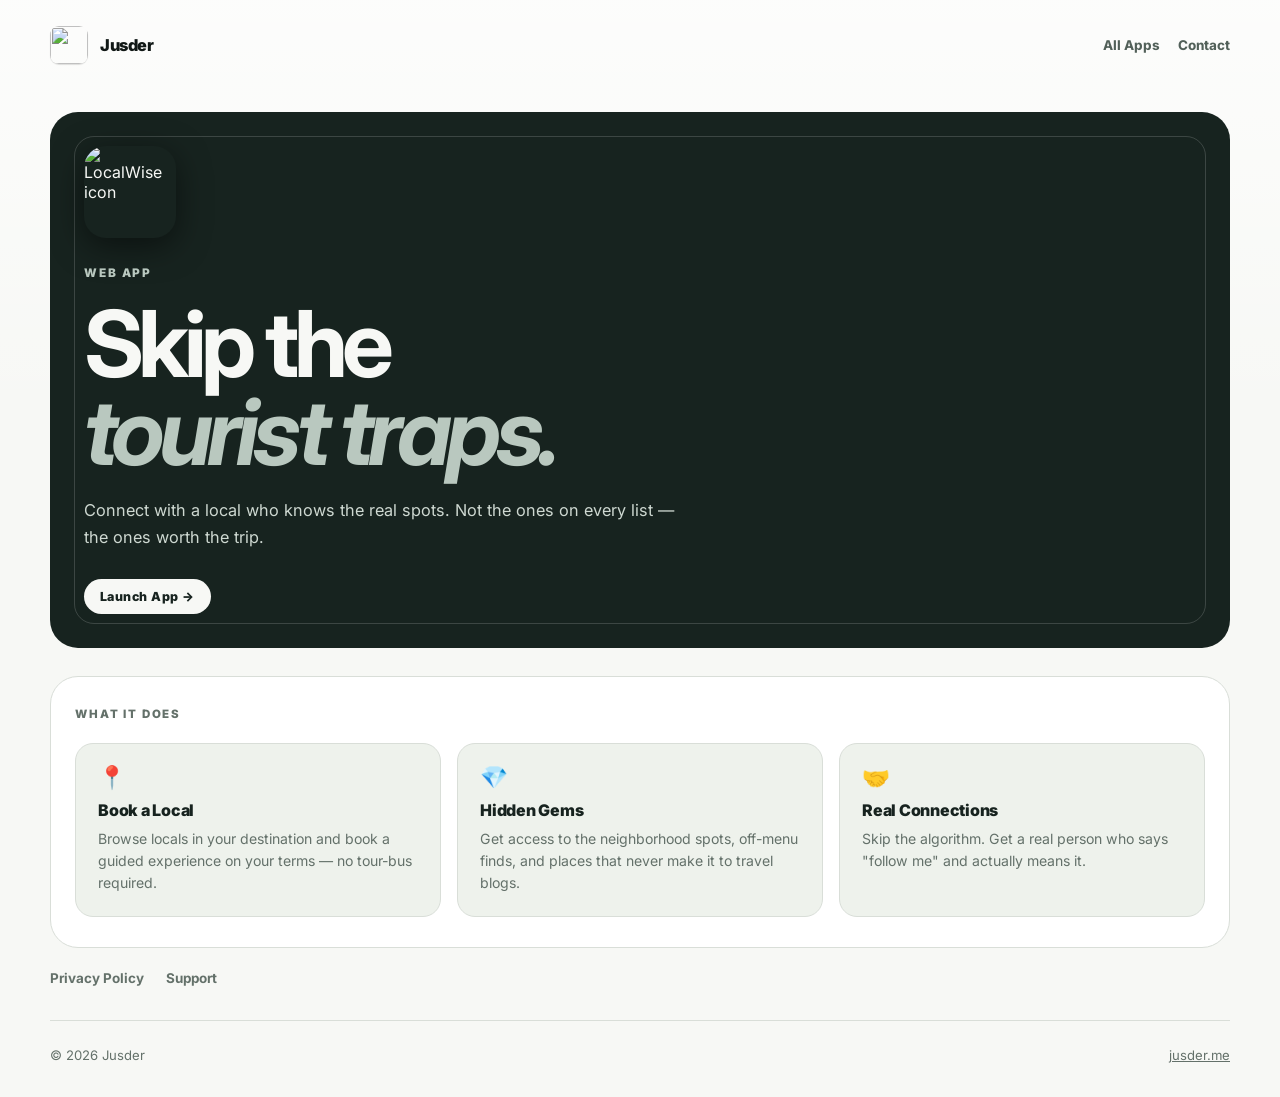
==== apps/localwise/index.html @ 9c5a7ef6 "Port all app + privacy sub-pages to sage palette via shared CSS Each page now reads its design token" ====
<!DOCTYPE html>
<html lang="en">
<head>
  <meta charset="UTF-8" />
  <link rel="icon" type="image/png" href="/apps/localwise/icon.png" />
  <meta name="viewport" content="width=device-width, initial-scale=1.0" />
  <title>LocalWise – Skip the tourist traps.</title>
  <meta name="description" content="Connect with a local who knows the real spots. Not the ones on every list — the ones worth the trip." />
  <meta property="og:title" content="LocalWise – Skip the tourist traps." />
  <meta property="og:description" content="Connect with a local who knows the real spots." />
  <meta property="og:image" content="https://jusder.me/apps/localwise/icon.png" />
  <link rel="preconnect" href="https://fonts.googleapis.com">
  <link href="https://fonts.googleapis.com/css2?family=Inter:wght@400;500;700;850;900&display=swap" rel="stylesheet">
  <link rel="stylesheet" href="/assets/site.css" />
</head>
<body>
  <div class="page">
    <header class="site-nav">
      <a class="brand" href="/">
        <img src="/assets/jusder-logo.png" alt="" />
        Jusder
      </a>
      <nav class="nav-links">
        <a href="/#apps">All Apps</a>
        <a href="mailto:hello@jusder.me">Contact</a>
      </nav>
    </header>

    <main>
      <section class="app-hero">
        <img class="app-hero-icon" src="/apps/localwise/icon.png" alt="LocalWise icon" />
        <p class="eyebrow">Web App</p>
        <h1>Skip the<br><em>tourist traps.</em></h1>
        <p class="tagline">Connect with a local who knows the real spots. Not the ones on every list — the ones worth the trip.</p>
        <div class="badges">
          <a class="badge-try" href="https://tanstack-start-app.jusder.workers.dev" target="_blank" rel="noopener">Launch App &#8594;</a>
        </div>
      </section>

      <section class="features" aria-labelledby="features-title">
        <p class="features-label" id="features-title">What it does</p>
        <div class="feature-grid">
          <div class="feature">
            <span class="feature-icon">&#128205;</span>
            <h3>Book a Local</h3>
            <p>Browse locals in your destination and book a guided experience on your terms — no tour-bus required.</p>
          </div>
          <div class="feature">
            <span class="feature-icon">&#128142;</span>
            <h3>Hidden Gems</h3>
            <p>Get access to the neighborhood spots, off-menu finds, and places that never make it to travel blogs.</p>
          </div>
          <div class="feature">
            <span class="feature-icon">&#129309;</span>
            <h3>Real Connections</h3>
            <p>Skip the algorithm. Get a real person who says "follow me" and actually means it.</p>
          </div>
        </div>
      </section>

      <div class="app-links">
        <a href="/apps/localwise/privacy/">Privacy Policy</a>
        <a href="/apps/localwise/support/">Support</a>
      </div>
    </main>

    <footer class="footer">
      <span>© 2026 Jusder</span>
      <a href="/">jusder.me</a>
    </footer>
  </div>
</body>
</html>
---- assets/site.css ----
/* ============================================================
 * Jusder site — shared stylesheet for index + all sub-pages.
 * Sage cream palette, generous radii, Inter type.
 * Tokens at :root; component styles below.
 * ============================================================ */

*, *::before, *::after { box-sizing: border-box; margin: 0; padding: 0; }

:root {
  --bg: #f7f8f5;
  --ink: #111816;
  --panel: #ffffff;
  --deep: #17231f;
  --muted: #64716a;
  --line: #d9ded8;
  --soft: #eef2ec;
  --accent-coming: #2d5641;
  --accent-coming-bg: #e3ede4;
  --accent-coming-line: #c6d6c5;
}

html { background: var(--bg); color: var(--ink); }
body {
  min-height: 100vh;
  background:
    linear-gradient(180deg, rgba(255,255,255,0.68), rgba(247,248,245,0) 420px),
    var(--bg);
  color: var(--ink);
  font-family: Inter, ui-sans-serif, system-ui, -apple-system, BlinkMacSystemFont, "Segoe UI", sans-serif;
  letter-spacing: 0;
}

a { color: inherit; }
img { display: block; max-width: 100%; }

/* ---------- Page shell ---------- */

.page {
  width: min(1180px, calc(100% - 48px));
  min-height: 100vh;
  margin: 0 auto;
  display: grid;
  grid-template-rows: auto 1fr auto;
  gap: 34px;
  padding: 26px 0 34px;
}

.site-nav,
.footer {
  display: flex;
  align-items: center;
  justify-content: space-between;
  gap: 20px;
}

.brand {
  display: inline-flex;
  align-items: center;
  gap: 12px;
  color: var(--ink);
  text-decoration: none;
  font-size: 1.02rem;
  font-weight: 850;
  letter-spacing: -0.03em;
}
.brand img {
  width: 38px;
  height: 38px;
  border-radius: 9px;
  box-shadow: 0 1px 1px rgba(0,0,0,0.12);
}

.nav-links,
.footer-links {
  display: flex;
  align-items: center;
  gap: 18px;
  color: #526059;
  font-size: 0.84rem;
  font-weight: 750;
}
.nav-links a,
.footer-links a {
  text-decoration: none;
  transition: color 0.18s ease;
}
.nav-links a:hover,
.footer-links a:hover { color: var(--deep); }

/* ---------- Homepage hero (2-column) ---------- */

.hero {
  display: grid;
  grid-template-columns: minmax(0, 1fr) minmax(280px, 420px);
  gap: 34px;
  align-items: stretch;
  margin-top: 14px;
}
.hero-main {
  min-height: 470px;
  display: grid;
  align-content: end;
  padding: 34px;
  background: var(--deep);
  color: var(--bg);
  border-radius: 28px;
  overflow: hidden;
  position: relative;
}
.hero-main::before {
  content: "";
  position: absolute;
  inset: 24px;
  border: 1px solid rgba(255,255,255,0.16);
  border-radius: 20px;
  pointer-events: none;
}
.eyebrow {
  position: relative;
  z-index: 1;
  margin-bottom: 20px;
  color: #b9c8bf;
  font-size: 0.74rem;
  font-weight: 850;
  letter-spacing: 0.16em;
  text-transform: uppercase;
}
.hero-main h1 {
  position: relative;
  z-index: 1;
  max-width: 780px;
  font-size: clamp(3.1rem, 8.4vw, 7.8rem);
  line-height: 0.9;
  letter-spacing: -0.075em;
}
.hero-main .tagline {
  position: relative;
  z-index: 1;
  max-width: 560px;
  margin-top: 24px;
  color: #ced8d1;
  line-height: 1.65;
  font-size: 1rem;
}
.hero-side {
  padding: 22px;
  border: 1px solid var(--line);
  border-radius: 28px;
  background: var(--panel);
  display: grid;
  grid-template-rows: auto 1fr auto;
  gap: 20px;
}
.icon-stack {
  display: grid;
  grid-template-columns: repeat(4, 1fr);
  gap: 10px;
}
.icon-stack img {
  width: 100%;
  aspect-ratio: 1;
  border-radius: 20px;
  object-fit: cover;
  box-shadow: 0 1px 1px rgba(0,0,0,0.12);
}
.hero-side h2 {
  max-width: 340px;
  font-size: clamp(1.6rem, 3vw, 2.4rem);
  line-height: 1;
  letter-spacing: -0.055em;
}
.hero-side p {
  margin-top: 14px;
  color: var(--muted);
  line-height: 1.55;
}
.side-link {
  display: inline-flex;
  align-items: center;
  justify-content: center;
  min-height: 42px;
  padding: 0 14px;
  border: 1px solid var(--deep);
  border-radius: 999px;
  color: var(--deep);
  font-size: 0.78rem;
  font-weight: 850;
  letter-spacing: 0.08em;
  text-decoration: none;
  text-transform: uppercase;
  transition: background 0.18s ease, color 0.18s ease;
}
.side-link:hover {
  background: var(--deep);
  color: var(--bg);
}

/* ---------- Apps list (homepage) ---------- */

.apps {
  display: grid;
  grid-template-columns: repeat(2, minmax(0, 1fr));
  gap: 12px;
  margin-top: 28px;
}
.app-row {
  min-height: 124px;
  padding: 16px;
  border: 1px solid var(--line);
  border-radius: 18px;
  background: var(--panel);
  display: grid;
  grid-template-columns: auto minmax(0, 1fr) auto;
  align-items: center;
  gap: 16px;
  color: var(--ink);
  text-decoration: none;
  position: relative;
  overflow: hidden;
  transition: transform 0.18s ease, border-color 0.18s ease, box-shadow 0.18s ease, background 0.18s ease;
}
.app-row::after {
  content: "->";
  position: absolute;
  right: 16px;
  bottom: 14px;
  width: 32px;
  height: 32px;
  border: 1px solid var(--deep);
  border-radius: 50%;
  display: grid;
  place-items: center;
  color: var(--deep);
  font-size: 0.78rem;
  font-weight: 900;
  opacity: 0;
  transform: translateX(-6px);
  transition: opacity 0.18s ease, transform 0.18s ease;
}
.app-row:hover {
  transform: translateY(-3px);
  border-color: var(--deep);
  background: #fbfcf8;
  box-shadow: 0 16px 34px rgba(23, 35, 31, 0.1);
}
.app-row:hover::after {
  opacity: 1;
  transform: translateX(0);
}
.app-icon {
  width: 58px;
  height: 58px;
  border-radius: 15px;
  object-fit: cover;
  box-shadow: 0 1px 1px rgba(0,0,0,0.12);
  transition: transform 0.18s ease;
}
.app-row:hover .app-icon { transform: scale(1.06); }
.app-title {
  display: block;
  margin-bottom: 4px;
  font-size: 1rem;
  font-weight: 850;
  letter-spacing: -0.02em;
  transition: color 0.18s ease;
}
.app-row:hover .app-title { color: var(--deep); }
.app-copy {
  display: block;
  max-width: 520px;
  color: var(--muted);
  font-size: 0.86rem;
  line-height: 1.45;
}
.app-type {
  align-self: start;
  border: 1px solid var(--line);
  border-radius: 999px;
  padding: 6px 9px;
  color: #526059;
  font-size: 0.68rem;
  font-weight: 850;
  letter-spacing: 0.1em;
  text-transform: uppercase;
  white-space: nowrap;
}
/* Highlight for apps not yet released — sage-tinted to read as gentle. */
.app-type.coming {
  color: var(--accent-coming);
  background: var(--accent-coming-bg);
  border-color: var(--accent-coming-line);
}

/* ---------- Sub-page hero (single-column dark card) ---------- */

.app-hero {
  min-height: 380px;
  display: grid;
  align-content: end;
  padding: 34px;
  background: var(--deep);
  color: var(--bg);
  border-radius: 28px;
  overflow: hidden;
  position: relative;
  margin-top: 14px;
}
.app-hero::before {
  content: "";
  position: absolute;
  inset: 24px;
  border: 1px solid rgba(255,255,255,0.16);
  border-radius: 20px;
  pointer-events: none;
}
.app-hero-icon {
  position: relative;
  z-index: 1;
  width: 92px;
  height: 92px;
  border-radius: 22px;
  margin-bottom: 28px;
  box-shadow: 0 8px 32px rgba(0,0,0,0.5);
}
.app-hero h1 {
  position: relative;
  z-index: 1;
  max-width: 780px;
  font-size: clamp(2.6rem, 7.2vw, 5.8rem);
  line-height: 0.95;
  letter-spacing: -0.06em;
}
.app-hero h1 em {
  font-style: italic;
  color: #b9c8bf;
}
.app-hero .tagline {
  position: relative;
  z-index: 1;
  max-width: 600px;
  margin-top: 22px;
  color: #ced8d1;
  line-height: 1.65;
  font-size: 1.02rem;
}

/* Status pills and store badges (sub-page hero) */
.badges {
  position: relative;
  z-index: 1;
  display: flex;
  flex-wrap: wrap;
  gap: 10px;
  margin-top: 28px;
}
.pill {
  display: inline-flex;
  align-items: center;
  padding: 8px 14px;
  border-radius: 999px;
  border: 1px solid rgba(255,255,255,0.18);
  color: #ced8d1;
  font-size: 0.72rem;
  font-weight: 800;
  letter-spacing: 0.1em;
  text-transform: uppercase;
}
.pill.accent {
  color: var(--accent-coming);
  background: var(--accent-coming-bg);
  border-color: var(--accent-coming-line);
}
.badge-store {
  display: inline-flex;
  align-items: center;
  gap: 0;
  background: var(--bg);
  color: var(--deep);
  padding: 10px 18px;
  border-radius: 12px;
  text-decoration: none;
  transition: transform 0.18s ease;
}
.badge-store:hover { transform: translateY(-1px); }
.badge-store-label {
  display: flex;
  flex-direction: column;
  align-items: flex-start;
  line-height: 1.05;
}
.badge-store-sub {
  font-size: 0.6rem;
  font-weight: 700;
  letter-spacing: 0.08em;
  text-transform: uppercase;
  opacity: 0.7;
}
.badge-store-name {
  font-size: 1.05rem;
  font-weight: 850;
  letter-spacing: -0.02em;
}
.badge-try {
  display: inline-flex;
  align-items: center;
  padding: 10px 16px;
  border-radius: 999px;
  background: var(--bg);
  color: var(--deep);
  font-size: 0.78rem;
  font-weight: 850;
  letter-spacing: 0.04em;
  text-decoration: none;
  transition: transform 0.18s ease;
}
.badge-try:hover { transform: translateY(-1px); }
.badge-coming {
  display: inline-flex;
  align-items: center;
  padding: 8px 14px;
  border-radius: 999px;
  background: rgba(227, 237, 228, 0.18);
  color: #d8e7dc;
  border: 1px solid rgba(198, 214, 197, 0.35);
  font-size: 0.72rem;
  font-weight: 800;
  letter-spacing: 0.1em;
  text-transform: uppercase;
}

/* ---------- Features section ---------- */

.features {
  margin-top: 28px;
  padding: 30px 24px;
  border: 1px solid var(--line);
  border-radius: 28px;
  background: var(--panel);
}
.features-label {
  font-size: 0.72rem;
  font-weight: 850;
  letter-spacing: 0.16em;
  text-transform: uppercase;
  color: var(--muted);
  margin-bottom: 22px;
}
.feature-grid {
  display: grid;
  grid-template-columns: repeat(3, minmax(0, 1fr));
  gap: 16px;
}
.feature {
  padding: 22px;
  border: 1px solid var(--line);
  border-radius: 18px;
  background: var(--soft);
  transition: transform 0.18s ease, border-color 0.18s ease, background 0.18s ease;
}
.feature:hover {
  transform: translateY(-2px);
  border-color: var(--deep);
  background: #f5f8f3;
}
.feature-icon {
  display: inline-block;
  font-size: 1.4rem;
  margin-bottom: 12px;
  line-height: 1;
}
.feature h2,
.feature h3 {
  font-size: 1rem;
  font-weight: 850;
  letter-spacing: -0.015em;
  color: var(--deep);
  margin-bottom: 8px;
}
.feature p {
  color: var(--muted);
  font-size: 0.88rem;
  line-height: 1.55;
}

/* ---------- Note callout (sub-page) ---------- */

.note {
  margin-top: 24px;
  padding: 24px 26px;
  background: var(--soft);
  border: 1px solid var(--line);
  border-radius: 18px;
  color: var(--muted);
  font-size: 0.92rem;
  line-height: 1.65;
}
.note strong { color: var(--ink); }

/* ---------- Sub-page links footer row ---------- */

.app-links {
  margin-top: 22px;
  display: flex;
  flex-wrap: wrap;
  gap: 22px;
  color: var(--muted);
  font-size: 0.84rem;
  font-weight: 700;
}
.app-links a {
  text-decoration: none;
  color: var(--muted);
  transition: color 0.18s ease;
}
.app-links a:hover { color: var(--deep); }

/* ---------- Footer ---------- */

.footer {
  padding-top: 26px;
  border-top: 1px solid var(--line);
  color: var(--muted);
  font-size: 0.82rem;
}
.social-link {
  display: inline-flex;
  align-items: center;
  gap: 7px;
}
.social-avatar {
  width: 22px;
  height: 22px;
  border-radius: 50%;
  box-shadow: 0 0 0 1px rgba(0,0,0,0.08);
}

/* ---------- Prose / privacy ---------- */

.prose {
  max-width: 760px;
  margin: 14px auto 0;
  padding: 36px 32px;
  background: var(--panel);
  border: 1px solid var(--line);
  border-radius: 24px;
  color: var(--ink);
  line-height: 1.7;
}
.prose h1 {
  font-size: clamp(2rem, 5vw, 3rem);
  line-height: 1.05;
  letter-spacing: -0.04em;
  margin-bottom: 14px;
}
.prose h2 {
  margin-top: 28px;
  margin-bottom: 10px;
  font-size: 1.2rem;
  letter-spacing: -0.02em;
  color: var(--deep);
}
.prose p {
  margin-bottom: 14px;
  color: var(--muted);
  font-size: 0.95rem;
}
.prose ul {
  margin: 8px 0 18px 22px;
  color: var(--muted);
}
.prose ul li {
  margin-bottom: 6px;
  font-size: 0.95rem;
}
.prose a { color: var(--deep); }
.prose .eyebrow {
  color: var(--muted);
  font-size: 0.72rem;
  font-weight: 850;
  letter-spacing: 0.16em;
  text-transform: uppercase;
  margin-bottom: 10px;
}
.prose .meta {
  color: var(--muted);
  font-size: 0.82rem;
  margin: 8px 0 26px;
  padding-bottom: 22px;
  border-bottom: 1px solid var(--line);
}
.prose .intro {
  font-size: 1.02rem;
  color: var(--ink);
  margin-bottom: 22px;
}
.prose strong { color: var(--ink); font-weight: 800; }

/* ---------- Responsive ---------- */

@media (max-width: 980px) {
  .page { width: min(100% - 40px, 760px); }
  .hero { grid-template-columns: 1fr; }
  .hero-main { min-height: 390px; }
  .apps { grid-template-columns: 1fr; }
  .feature-grid { grid-template-columns: repeat(2, minmax(0, 1fr)); }
}

@media (max-width: 640px) {
  .page {
    width: min(100% - 32px, 520px);
    padding-top: 20px;
  }
  .site-nav,
  .footer {
    align-items: flex-start;
    flex-direction: column;
  }
  .nav-links,
  .footer-links {
    flex-wrap: wrap;
    gap: 12px 16px;
  }
  .hero-main,
  .app-hero {
    min-height: 360px;
    padding: 26px;
    border-radius: 22px;
  }
  .hero-main::before,
  .app-hero::before {
    inset: 16px;
    border-radius: 16px;
  }
  .hero-side { border-radius: 22px; }
  .app-row {
    min-height: 132px;
    grid-template-columns: auto minmax(0, 1fr);
  }
  .app-type {
    grid-column: 1 / -1;
    justify-self: start;
  }
  .features { padding: 24px 18px; }
  .feature-grid { grid-template-columns: 1fr; }
  .app-hero-icon { width: 78px; height: 78px; margin-bottom: 22px; }
}
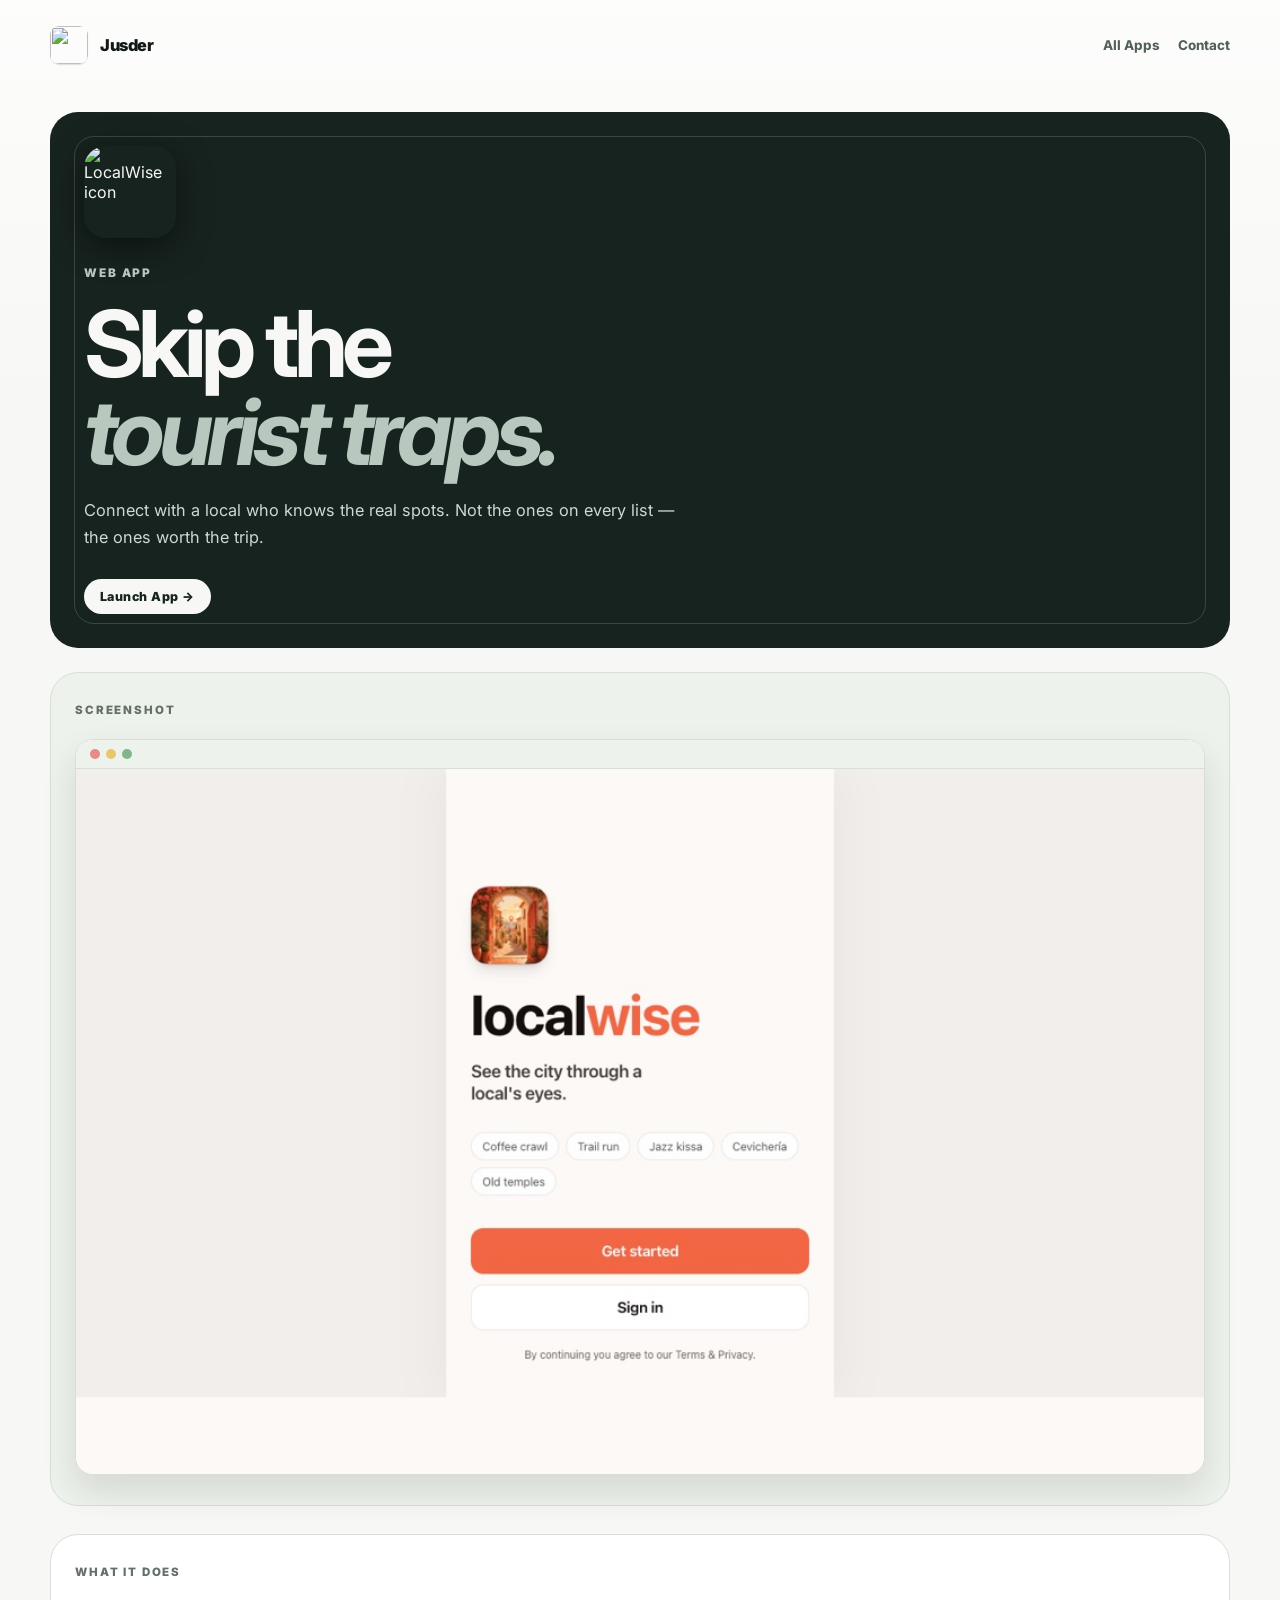
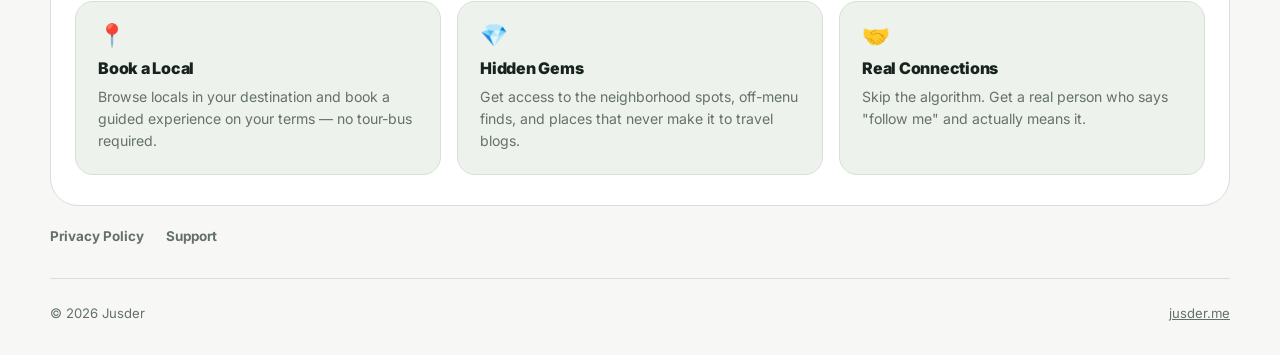
==== commit 177efaee: "Add product screenshots to sub-pages - New .screenshots section sits between hero and features on ea" ====
--- a/apps/localwise/index.html
+++ b/apps/localwise/index.html
@@ -37,6 +37,16 @@
         </div>
       </section>
 
+      <section class="screenshots" aria-label="Screenshot">
+        <p class="screenshots-label">Screenshot</p>
+        <div class="shot-web">
+          <div class="shot-web-chrome" aria-hidden="true">
+            <span></span><span></span><span></span>
+          </div>
+          <img src="/apps/localwise/screenshots/01-home.jpg" alt="LocalWise home page" />
+        </div>
+      </section>
+
       <section class="features" aria-labelledby="features-title">
         <p class="features-label" id="features-title">What it does</p>
         <div class="feature-grid">
--- a/assets/site.css
+++ b/assets/site.css
@@ -480,6 +480,83 @@
   color: var(--muted);
   font-size: 0.88rem;
   line-height: 1.55;
+}
+
+/* ---------- Screenshots ---------- */
+
+.screenshots {
+  margin-top: 24px;
+  padding: 30px 24px;
+  border: 1px solid var(--line);
+  border-radius: 28px;
+  background: var(--soft);
+}
+.screenshots-label {
+  font-size: 0.72rem;
+  font-weight: 850;
+  letter-spacing: 0.16em;
+  text-transform: uppercase;
+  color: var(--muted);
+  margin-bottom: 22px;
+}
+
+/* iPhone screenshots — horizontal scroll, tall portrait. */
+.shots-strip {
+  display: grid;
+  grid-auto-flow: column;
+  grid-auto-columns: minmax(220px, 240px);
+  gap: 16px;
+  overflow-x: auto;
+  padding-bottom: 12px;
+  scrollbar-width: thin;
+  /* Center the row when the strip is narrow enough to fit without scroll.
+     6+ shots will still horizontally scroll left-aligned; 5-or-fewer
+     center within the container. */
+  justify-content: center;
+}
+.shots-strip::-webkit-scrollbar { height: 8px; }
+.shots-strip::-webkit-scrollbar-track { background: transparent; }
+.shots-strip::-webkit-scrollbar-thumb {
+  background: var(--line);
+  border-radius: 10px;
+}
+.shots-strip img {
+  width: 100%;
+  height: auto;
+  border-radius: 26px;
+  box-shadow: 0 12px 28px rgba(23, 35, 31, 0.16);
+  border: 1px solid var(--line);
+}
+
+/* Web app screenshot — single large landscape with chrome-style frame. */
+.shot-web {
+  background: var(--panel);
+  border: 1px solid var(--line);
+  border-radius: 18px;
+  overflow: hidden;
+  box-shadow: 0 16px 34px rgba(23, 35, 31, 0.12);
+}
+.shot-web-chrome {
+  display: flex;
+  align-items: center;
+  gap: 6px;
+  padding: 9px 14px;
+  background: var(--soft);
+  border-bottom: 1px solid var(--line);
+}
+.shot-web-chrome span {
+  width: 10px;
+  height: 10px;
+  border-radius: 50%;
+  background: var(--line);
+}
+.shot-web-chrome span:nth-child(1) { background: #e88a85; }
+.shot-web-chrome span:nth-child(2) { background: #e9c66a; }
+.shot-web-chrome span:nth-child(3) { background: #7fb78a; }
+.shot-web img {
+  width: 100%;
+  height: auto;
+  display: block;
 }
 
 /* ---------- Note callout (sub-page) ---------- */
